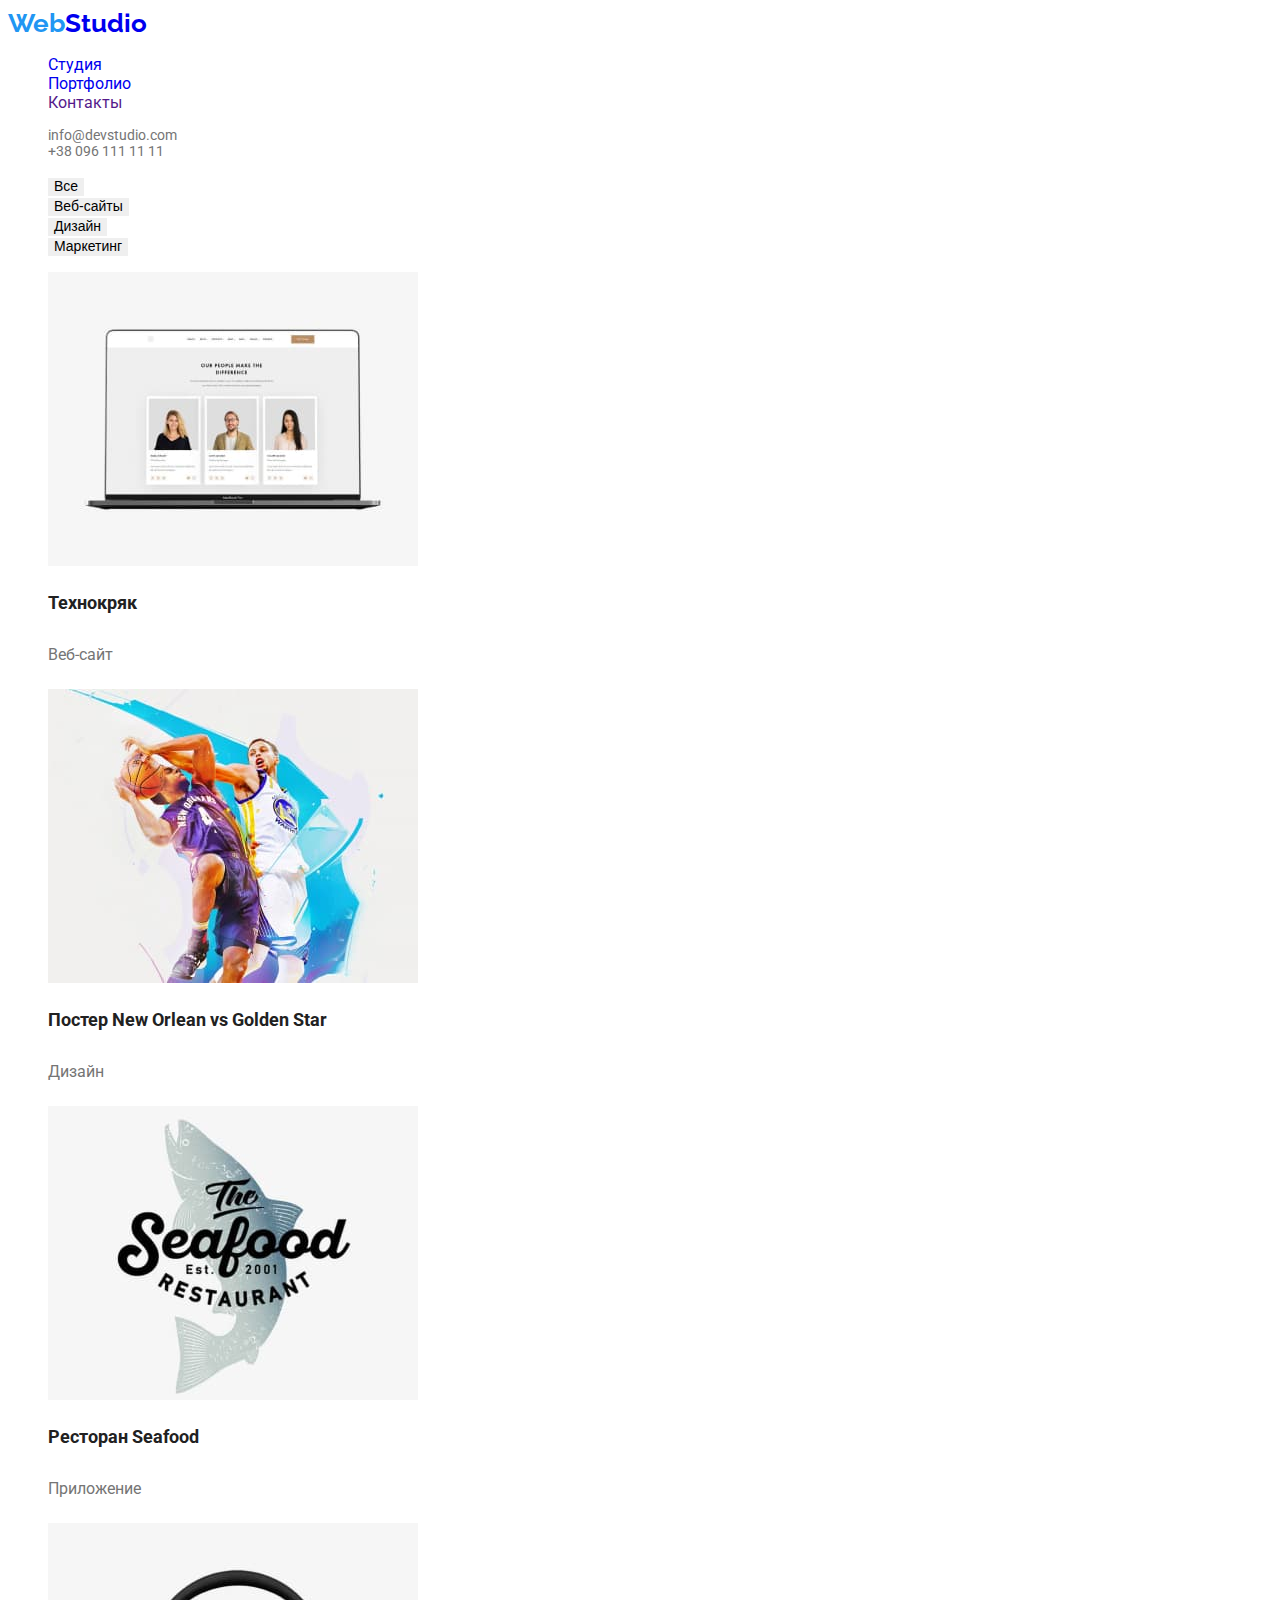
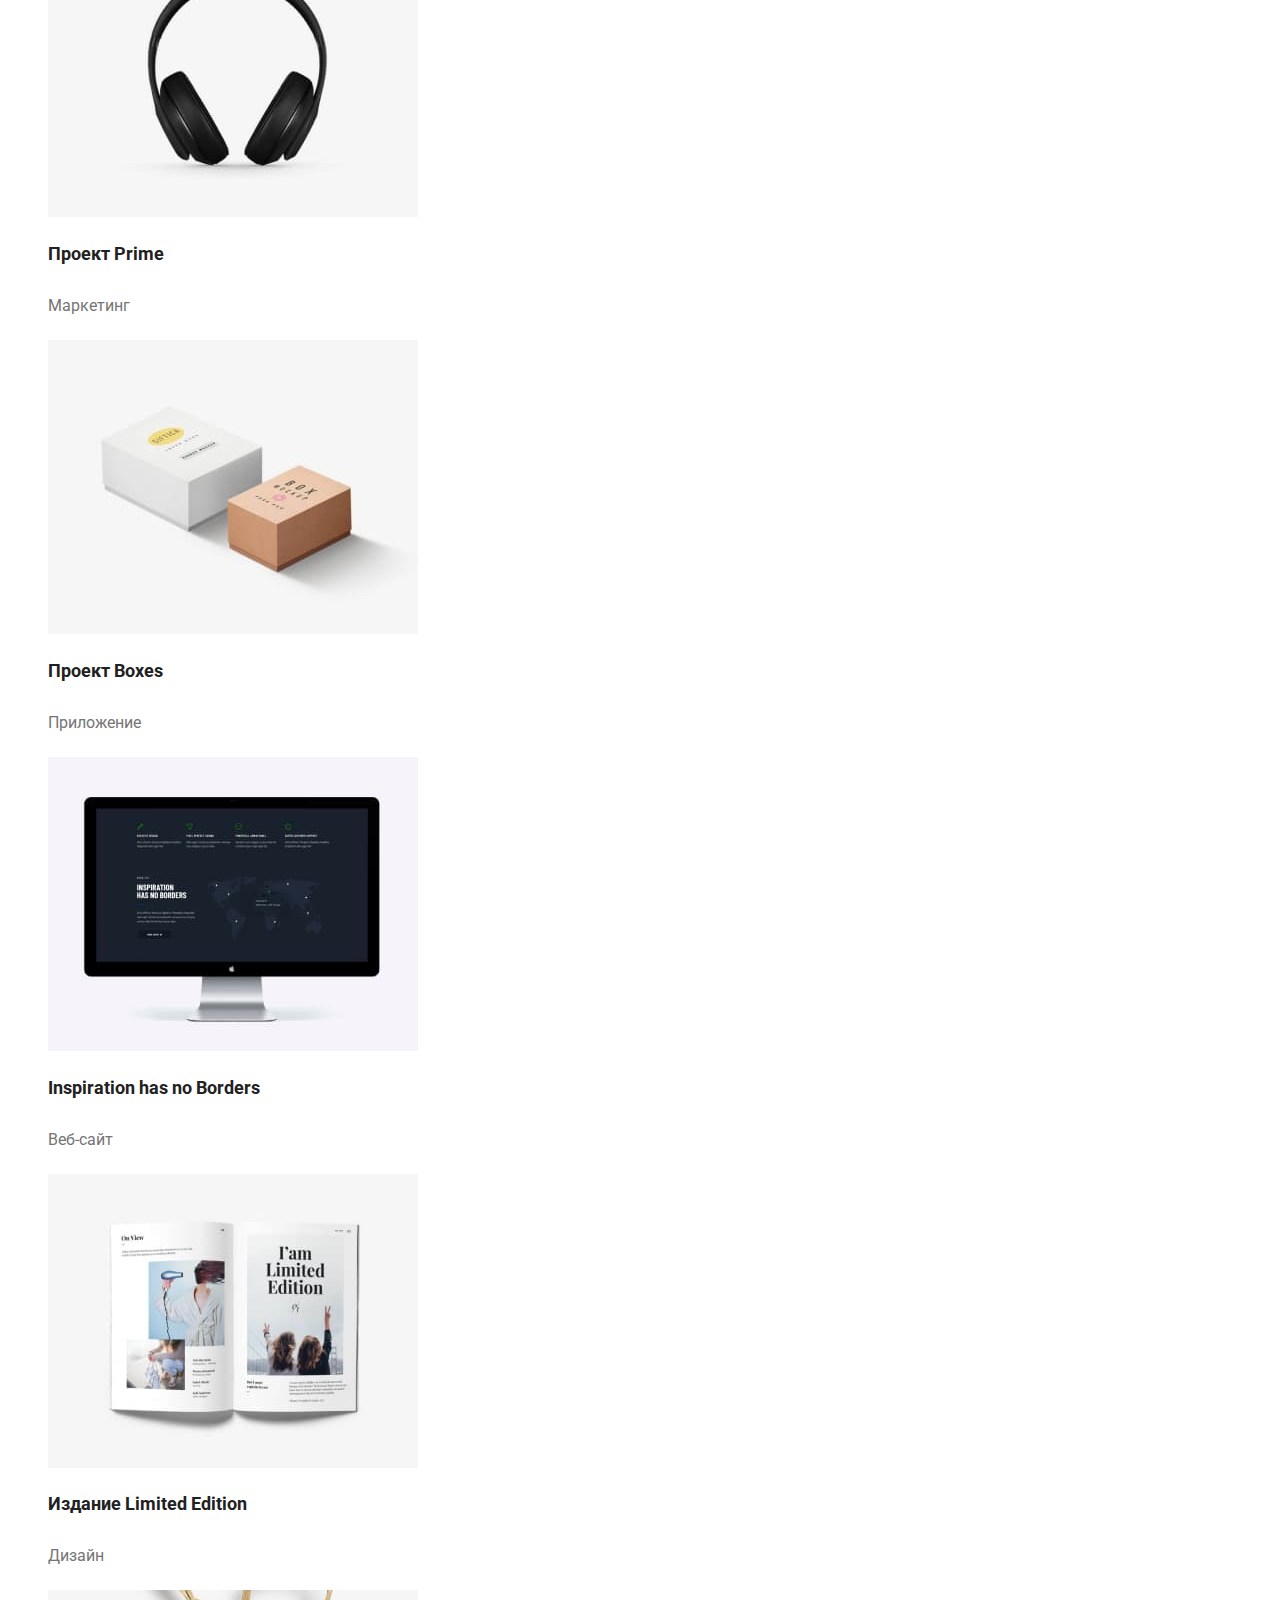
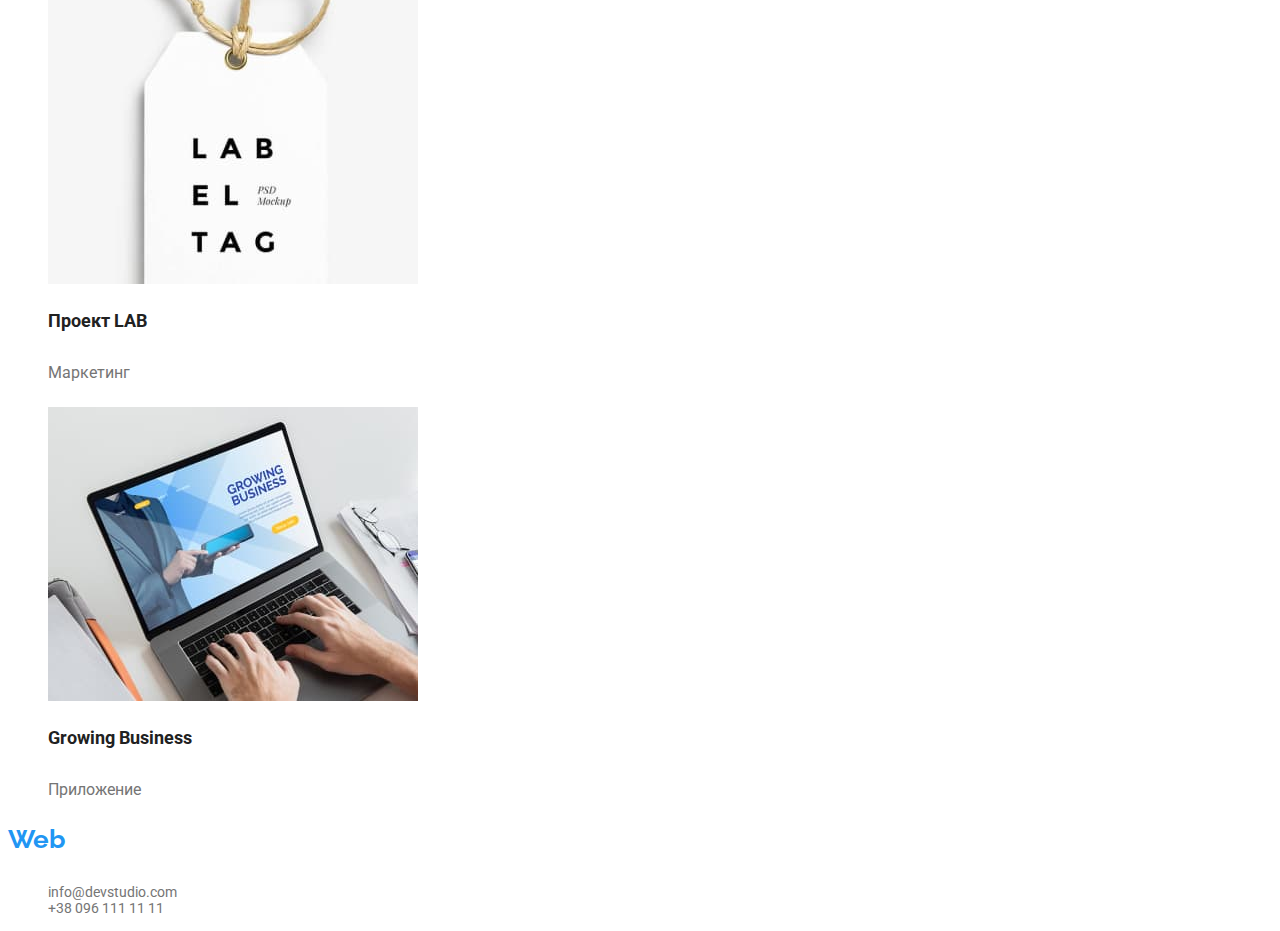
==== portfolio.html @ b8a5b0e2 "final links" ====
<!DOCTYPE html>
<html lang="ru">

<head>
    <meta charset="UTF-8" />
    <meta http-equiv="X-UA-Compatible" content="IE=edge" />
    <meta name="viewport" content="width=device-width, initial-scale=1.0" />
    <title>Портфолио</title>

    <!--Шрифты -->
<link rel="preconnect" href="https://fonts.googleapis.com">
<link rel="preconnect" href="https://fonts.gstatic.com" crossorigin>
<link href="https://fonts.googleapis.com/css2?family=Raleway:wght@700&family=Roboto:wght@400;500;700;900&display=swap" rel="stylesheet">

<!--Стили -->
<link rel="stylesheet" href="./css/styles.css" />
</head>

<body>
    <!-- спросить за хедер, что с ним делать если он везде одинаковый, может его не нужно писатьна каждой странице, а сделать один файл и ссылку на него  -->
    <header class="header">
        <nav class="header-links">
            <a href="./index.html" class="logo"><span class="logo-color">Web</span>Studio</a>
            <ul class="site-nav">
                <li><a href="./index.html" class="site-nav-link" >Студия</a></li>
                <li><a href="./portfolio.html" class="site-nav-link" >Портфолио</a></li>
                <li><a href="" class="site-nav-link" >Контакты</a></li>
            </ul>
        </nav>
            <ul class="header-contact-link">
                <li><a href="mailto:info@devstudio.com" class="e-link">info@devstudio.com</a></li>
                <li><a href="tel:+380961111111" class="ph-link">+38 096 111 11 11</a></li>
                <ul class="site-nav">
            </ul>
    </header>
    
<main>

    <section>
        <h1 hidden>Наше Портфолио</h1> 
    </section>

<!--Навигация-->
    <section class="nav">
<ul class="site-nav">
    <li><button type="button" class="site-nav-bnt">Все</button></li>
    <li><button type="button" class="site-nav-bnt">Веб-сайты</button></li>
    <li><button type="button" class="site-nav-bnt">Дизайн</button></li>
    <li><button type="button" class="site-nav-bnt">Маркетинг</button></li>
</ul>
</section>

<!--Карточки-->
<section class="feature">
<ul class="feature-list">
    <li> 
        <img src="./images/works/web_site.jpg" alt="Веб-сайт" width="370">
        <h2 class="title">Технокряк</h2>
        <p class="text">Веб-сайт</p>
    </li>
    <li> 
        <img src="./images/works/poster.jpg" alt="Постер" width="370">
        <h2 class="title">Постер New Orlean vs Golden Star</h2>
        <p class="text">Дизайн</p>
    </li>

    <li>
        <img src="./images/works/seafood_restaurant.jpg" alt="Ресторан" width="370">
        <h2 class="title">Ресторан Seafood</h2>
        <p class="text">Приложение</p>
    </li>

    <li>
        <img src="./images/works/headphones.jpg" alt="наушники" width="370">
        <h2 class="title">Проект Prime</h2>
        <p class="text">Маркетинг</p>
    </li>

    <li>
        <img src="./images/works/boxes.jpg" alt="коробки" width="370">
        <h2 class="title">Проект Boxes</h2>
        <p class="text">Приложение</p>
        </li>
        
    <li>
        <img src="./images/works/monitor.jpg" alt="монитор" width="370">
        <h2 class="title">Inspiration has no Borders</h2>
        <p class="text">Веб-сайт</p>
        </li>

    <li>
        <img src="./images/works/magazine.jpg" alt="журнал" width="370">
        <h2 class="title" >Издание Limited Edition</h2>
        <p class="text">Дизайн</p>
    </li>

        <li>
            <img src="./images/works/lab.jpg" alt="лейба" width="370">
            <h2 class="title">Проект LAB</h2>
            <p class="text">Маркетинг</p>
        </li>

        <li>
            <img src="./images/works/laptop.jpg" alt="ноутбук">
            <h2 class="title">Growing Business</h2>
            <p class="text">Приложение</p>
        </li>
        </ul>
</section>


    </main>
</body>


<footer>
    <a href="./index.html" class="logo"><span class="logo-color">Web</span><span
            class="bottom-logo-color">Studio</span></a>
    <address>
        <ul class="contact-link">
            <li><a href="https://g.page/stamp-capital?share" class="addres-link" target="_blank"
                    rel="noopener nofollow noreferrer">г. Киев,
                    пр-т Леси Украинки, 26</a></li>
            <li><a href="mailto:info@devstudio.com" class="e-link">info@devstudio.com</a></li>
            <li><a href="tel:+380961111111" class="ph-link">+38 096 111 11 11</a></li>
        </ul>
    </address>
</footer>
</html>
---- css/styles.css ----
/*Корекция дефолтных настроек линок */
.site-nav-link{
        text-decoration: none;
        font-style: normal;
    }


.e-link {
        text-decoration: none;
        font-style: normal;
    }

.ph-link {
    text-decoration: none;
    font-style: normal;
}

link:active {
    color: red;
}
/*Корекция дефолтных настроек списков */
li
{
    list-style-type: none;
}

/*Основные: цвет и текст */
body {
    font-family: 'Roboto', sans-serif;
    color: #212121;
} 

/*Header-Лого*/
.logo-color {
    color: #2196F3;
    text-decoration: none;
    font-family: Raleway;
    font-weight: 700;
    font-size: 26px;
    line-height: 1.2;
}
.logo {
    text-decoration: none;
    font-family: Raleway;
    font-weight: 700;
    font-size: 26px;
    line-height: 1.2;

}

/*Header-Навигация */
.site-nav-bnt
{
font-style: normal;
    font-weight: 500;
    font-size: 14px;
    line-height: 1.14;
}

.site-nav-bnt:hover ,
.site-nav-bnt:focus{
    color:#2196F3 ;
} 

/*Header-Контактные линки */
.contact-links .link:hover,
.contact-links .link:focus {
    color: #2196F3;
}
.header-contact-link {
    font-style: normal;
    font-weight: 400;
    font-size: 14px;
    line-height: 1.14;
    color: #757575;
}


/* Кнопки */
:root {
    --bnt-color-hover: #F5F4FA;
    --btn-color-hb:#2196F3;
    --btn-color-text: #212121;
    --text-color: #757575;
    }

/* Кнопки-Главная */
button {
    cursor: pointer;
    border: none;
}

.hero-botton {
    font-style: normal;
    font-weight: 700;
    font-size: 16px;
    line-height: 1.87;
    color:  #FFFFFF;;
    background: #2196F3;
}

.site-nav .site-nav-btn:hover,
.site-nav .site-nav-btn:focus {
    color: var(--bnt-color-hover);
    background: var(--btn-color-hb);
} 


/*Заголовки */ 
.hero-titel {
    font-style: normal;
    font-weight: 900;
    font-size: 44px;
    line-height: 1.36;
    text-transform: uppercase;
}
.about-us-title {
    font-style: normal;
    font-weight: 700;
    font-size: 36px;
    line-height:1.16;
}

/*Страница "Главная"*/

.about-us .name {
    font-style: normal;
    font-weight: 500;
    font-size: 16px;
    line-height: 1.18;
}

.about-us .text {
    font-style: normal;
    font-weight: 400;
    font-size: 14px;
    line-height: 1.14;
    color: #757575;
}

/*Страница "Портфолио"*/
.site-nav .site-nav-btn {

    font-family: inherit;
    font-weight: 500;
    font-size: 14px;
    line-height: 1.14;
    color: #212121;
    background: #F5F4FA;
}

.feature-list .title {
    font-weight: 700;
    font-size: 18px;
    line-height: 2;
}

.feature-list .text {
    font-style: normal;
    font-size: 16px;
    line-height: 2.25;
    color: #757575;
}

.benefit .title {
    font-style: normal;
    font-weight: 700;
    font-size: 14px;
    line-height: 1.14;
    text-transform: uppercase;
}

/* Текст */
.contact-link,
.benefit .text{
    font-style: normal;
    font-weight: 400;
    font-size: 14px ;
    line-height: 1.14 ;
    color: #757575;
}

/*Подвал*/
.bottom-logo-color {
    color: #ffffff;
    text-decoration: none;
    font-weight: 700;
    font-size: 26px;
    line-height: 1.2;
}
.e-link,
.ph-link  {
    font-style: normal;
    font-weight: 400;
    font-size: 14px;
    line-height: 1.14;
    color: #757575;
    }

.addres-link {
        font-style: normal;
        font-weight: 400;
        font-size: 14px;
        line-height: 1.14;
        color: #ffffff;
}
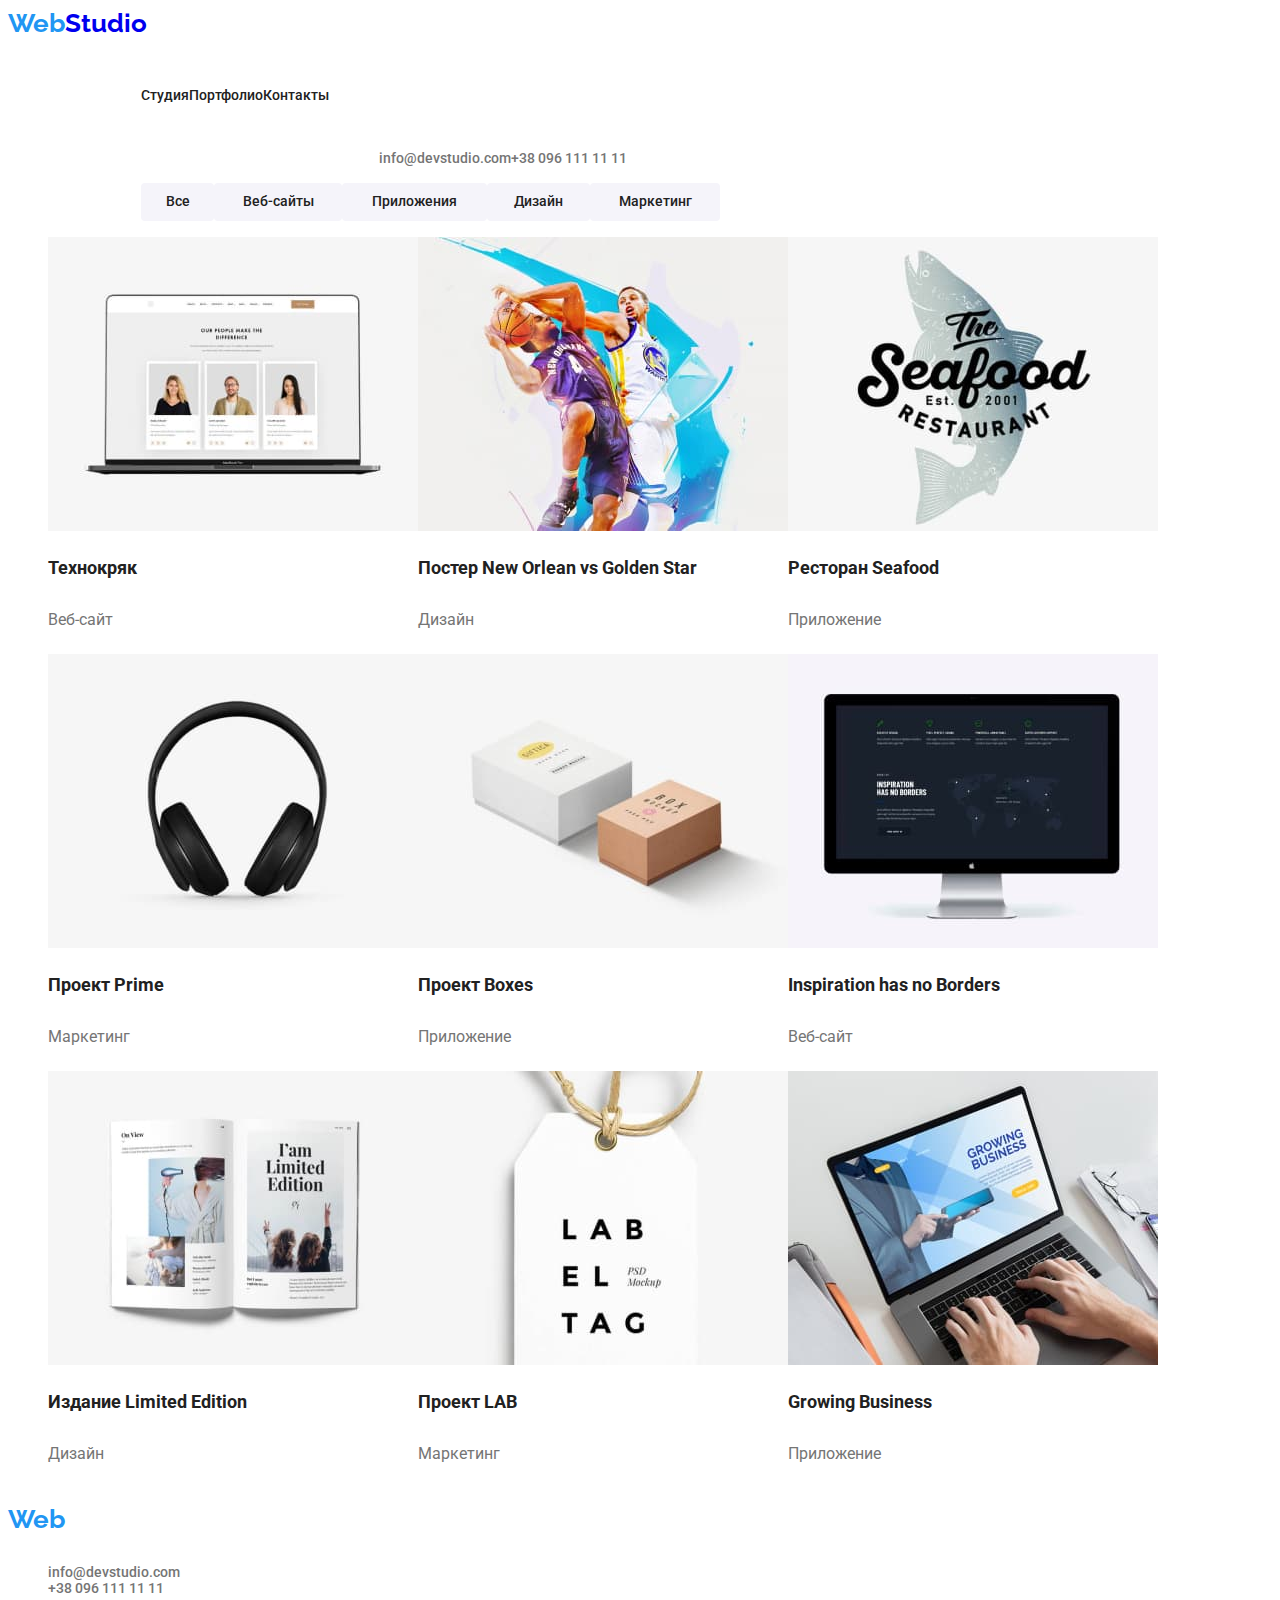
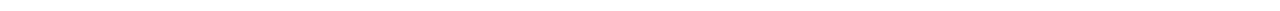
==== commit 89be5200: "hw update" ====
--- a/portfolio.html
+++ b/portfolio.html
@@ -43,10 +43,11 @@
 <!--Навигация-->
     <section class="nav">
 <ul class="site-nav">
-    <li><button type="button" class="site-nav-bnt">Все</button></li>
-    <li><button type="button" class="site-nav-bnt">Веб-сайты</button></li>
-    <li><button type="button" class="site-nav-bnt">Дизайн</button></li>
-    <li><button type="button" class="site-nav-bnt">Маркетинг</button></li>
+    <li><button type="button" class="site-all-bnt">Все</button></li>
+    <li><button type="button" class="site-web-bnt">Веб-сайты</button></li>
+    <li><button type="button" class="site-app-bnt">Приложения</button></li>
+    <li><button type="button" class="site-dzn-bnt">Дизайн</button></li>
+    <li><button type="button" class="site-mrc-bnt">Маркетинг</button></li>
 </ul>
 </section>
 
--- a/css/styles.css
+++ b/css/styles.css
@@ -1,26 +1,116 @@
+/*Header-Лого*/
+.logo-color {
+    color: #2196F3;
+    text-decoration: none;
+    font-family: Raleway;
+    font-weight: 700;
+    font-size: 26px;
+    line-height: 1.2;
+}
+
+.logo {
+    text-decoration: none;
+    font-family: Raleway;
+    font-weight: 700;
+    font-size: 26px;
+    line-height: 1.2;
+
+}
+
+.contact-links:visited {
+    text-decoration: none;
+
+}
+
+
+/*Header-Контактные линки */
+.header-contact-link {
+    display: flex;
+    margin-left: 331px;
+
+    color: #757575;
+
+font-style: normal;
+font-weight: 500;
+font-size: 14px;
+line-height: 1.14;
+}
+
+.header-contact-link .item {
+    margin-right: 50px;
+}
+
+.header-contact-link .item:last-child {
+    margin-right: 0;
+}
+
+.header-contact-link .e-link:hover,
+.header-contact-link .ph-link:focus {
+    color: #2196F3;
+}
+
+/*Утилиты*/
+.e-link {
+    text-decoration: none;
+    font-style: normal;
+}
+
+.ph-link {
+    text-decoration: none;
+    font-style: normal;
+}
+
+
 /*Корекция дефолтных настроек линок */
-.site-nav-link{
-        text-decoration: none;
-        font-style: normal;
-    }
-
-
-.e-link {
-        text-decoration: none;
-        font-style: normal;
-    }
-
-.ph-link {
-    text-decoration: none;
-    font-style: normal;
-}
-
-link:active {
-    color: red;
-}
+.contact-links {
+    display: flex;
+    align-items: center;
+}
+.contact-links:visited,
+.site-nav-link:visited {
+    text-decora: none;
+
+}
+
+/*Header-Навигация */
+
+
+.site-nav-link {
+    display: block;
+    padding-top: 32px;
+    padding-bottom: 32px;
+
+    text-decoration: none;
+
+    color: #212121; 
+
+    font-style: normal;
+    font-weight: 500;
+    font-size: 14px;
+    line-height: 1, 14;
+
+}
+
+.site-nav-link:hover,
+.site-nav-link:focus {
+    color: #2196F3;
+}
+
+.site-nav {
+    display: flex;
+    margin-left: 93px;
+}
+
+.site-nav .item {
+    margin-right: 50px;
+}
+
+.site-nav .item:last-child {
+    margin-right: 0;
+}
+
 /*Корекция дефолтных настроек списков */
-li
-{
+li {
     list-style-type: none;
 }
 
@@ -28,61 +118,18 @@
 body {
     font-family: 'Roboto', sans-serif;
     color: #212121;
-} 
-
-/*Header-Лого*/
-.logo-color {
-    color: #2196F3;
-    text-decoration: none;
-    font-family: Raleway;
-    font-weight: 700;
-    font-size: 26px;
-    line-height: 1.2;
-}
-.logo {
-    text-decoration: none;
-    font-family: Raleway;
-    font-weight: 700;
-    font-size: 26px;
-    line-height: 1.2;
-
-}
-
-/*Header-Навигация */
-.site-nav-bnt
-{
-font-style: normal;
-    font-weight: 500;
-    font-size: 14px;
-    line-height: 1.14;
-}
-
-.site-nav-bnt:hover ,
-.site-nav-bnt:focus{
-    color:#2196F3 ;
-} 
-
-/*Header-Контактные линки */
-.contact-links .link:hover,
-.contact-links .link:focus {
-    color: #2196F3;
-}
-.header-contact-link {
-    font-style: normal;
-    font-weight: 400;
-    font-size: 14px;
-    line-height: 1.14;
-    color: #757575;
-}
+}
+
+
 
 
 /* Кнопки */
 :root {
     --bnt-color-hover: #F5F4FA;
-    --btn-color-hb:#2196F3;
+    --btn-color-hb: #2196F3;
     --btn-color-text: #212121;
     --text-color: #757575;
-    }
+}
 
 /* Кнопки-Главная */
 button {
@@ -91,37 +138,176 @@
 }
 
 .hero-botton {
+    width: 200px;
+    height: 50px;
+
+    background: #2196F3;
+    box-shadow: 0px 4px 4px rgba(0, 0, 0, 0.15);
+    border-radius: 4px;
+
+    font-family: 'Roboto';
     font-style: normal;
     font-weight: 700;
     font-size: 16px;
     line-height: 1.87;
-    color:  #FFFFFF;;
-    background: #2196F3;
-}
-
-.site-nav .site-nav-btn:hover,
-.site-nav .site-nav-btn:focus {
+    color: #FFFFFF;
+}
+
+
+/* Кнопки-Портфолио */
+.site-all-bnt {
+    width: 73px;
+    height: 38px;
+
+   
+    border-radius: 4px;
+
+    font-family: 'Roboto';
+    font-weight: 500;
+    font-size: 14px;
+    line-height: 1.14;
+    color: #212121;
+    background: #F5F4FA;
+}
+
+.site-all-bnt:hover,
+.site-all-bnt:focus {
     color: var(--bnt-color-hover);
     background: var(--btn-color-hb);
-} 
-
-
-/*Заголовки */ 
+}
+
+.site-web-bnt {
+width: 128px;
+height: 38px;
+
+
+    border-radius: 4px;
+
+    font-family: 'Roboto';
+    font-weight: 500;
+    font-size: 14px;
+    line-height: 1.14;
+    color: #212121;
+    background: #F5F4FA;
+}
+
+.site-web-bnt:hover,
+.site-web-bnt:focus {
+    color: var(--bnt-color-hover);
+    background: var(--btn-color-hb);
+}
+.site-app-bnt {
+width: 145px;
+    height: 38px;
+
+
+    border-radius: 4px;
+
+    font-family: 'Roboto';
+    font-weight: 500;
+    font-size: 14px;
+    line-height: 1.14;
+    color: #212121;
+    background: #F5F4FA;
+}
+
+.site-app-bnt:hover,
+.site-app-bnt:focus {
+    color: var(--bnt-color-hover);
+    background: var(--btn-color-hb);
+}
+
+.site-dzn-bnt {
+width: 103px;
+height: 38px;
+
+
+    border-radius: 4px;
+
+    font-family: 'Roboto';
+    font-weight: 500;
+    font-size: 14px;
+    line-height: 1.14;
+    color: #212121;
+    background: #F5F4FA;
+}
+
+.site-dzn-bnt:hover,
+.site-dzn-bnt:focus {
+    color: var(--bnt-color-hover);
+    background: var(--btn-color-hb);
+}
+
+.site-mrc-bnt {
+width: 130px;
+    height: 38px;
+
+
+    border-radius: 4px;
+
+    font-family: 'Roboto';
+    font-weight: 500;
+    font-size: 14px;
+    line-height: 1.14;
+    color: #212121;
+    background: #F5F4FA;
+}
+
+.site-mrc-bnt:hover,
+.site-mrc-bnt:focus {
+    color: var(--bnt-color-hover);
+    background: var(--btn-color-hb);
+}
+/*Заголовки */
+.hero-block {
+    text-align: center;
+}
+
+.hero {
+    padding-top: 200px;
+    padding-bottom: 200px;
+}
+
 .hero-titel {
     font-style: normal;
     font-weight: 900;
     font-size: 44px;
     line-height: 1.36;
     text-transform: uppercase;
-}
-.about-us-title {
-    font-style: normal;
-    font-weight: 700;
-    font-size: 36px;
-    line-height:1.16;
-}
+
+    margin-left: auto;
+    margin-right: auto;
+}
+
 
 /*Страница "Главная"*/
+
+.benefit-block>.benefit {
+    display: flex;
+    flex-wrap: wrap;
+}
+
+.benefit .item {
+    display: flex;
+    flex-wrap: wrap;
+    flex-basis: calc(100% / 4);
+}
+
+
+.about-us-block>.our-work {
+    display: flex;
+    flex-wrap: wrap;
+}
+
+.our-work>.work-list {
+    display: flex;
+    flex-basis: calc(100% / 3);
+}
+
+.about-us-block>.about-us-list {
+    display: flex;
+    flex-wrap: wrap;
+}
 
 .about-us .name {
     font-style: normal;
@@ -138,16 +324,24 @@
     color: #757575;
 }
 
+.conteiner>.about-us-title {
+    text-align: center;
+}
+
+.about-us-title {
+    text-align: center;
+    font-style: normal;
+    font-weight: 700;
+    font-size: 36px;
+    line-height: 1.16;
+}
+
+.about-us-list>.list {}
+
+
+
 /*Страница "Портфолио"*/
-.site-nav .site-nav-btn {
-
-    font-family: inherit;
-    font-weight: 500;
-    font-size: 14px;
-    line-height: 1.14;
-    color: #212121;
-    background: #F5F4FA;
-}
+
 
 .feature-list .title {
     font-weight: 700;
@@ -170,13 +364,35 @@
     text-transform: uppercase;
 }
 
+.comteiner {
+    width: ;
+    padding-left: ;
+    padding-right: ;
+
+    margin-left: ;
+    margin-right: ;
+    background-color: ;
+}
+
+.feature-list {
+    display: flex;
+    flex-wrap: wrap;
+
+}
+
+.feature-list>.item {
+    margin-left: 215px;
+    margin-top: 262px;
+    flex-basis: calc(100% / 3);
+}
+
 /* Текст */
 .contact-link,
-.benefit .text{
+.benefit .text {
     font-style: normal;
     font-weight: 400;
-    font-size: 14px ;
-    line-height: 1.14 ;
+    font-size: 14px;
+    line-height: 1.14;
     color: #757575;
 }
 
@@ -188,19 +404,20 @@
     font-size: 26px;
     line-height: 1.2;
 }
+
 .e-link,
-.ph-link  {
+.ph-link {
+    font-style: normal;
+    font-weight: 500;
+    font-size: 14px;
+    line-height: 1.14;
+    color: #757575;
+}
+
+.addres-link {
     font-style: normal;
     font-weight: 400;
     font-size: 14px;
     line-height: 1.14;
-    color: #757575;
-    }
-
-.addres-link {
-        font-style: normal;
-        font-weight: 400;
-        font-size: 14px;
-        line-height: 1.14;
-        color: #ffffff;
+    color: #ffffff;
 }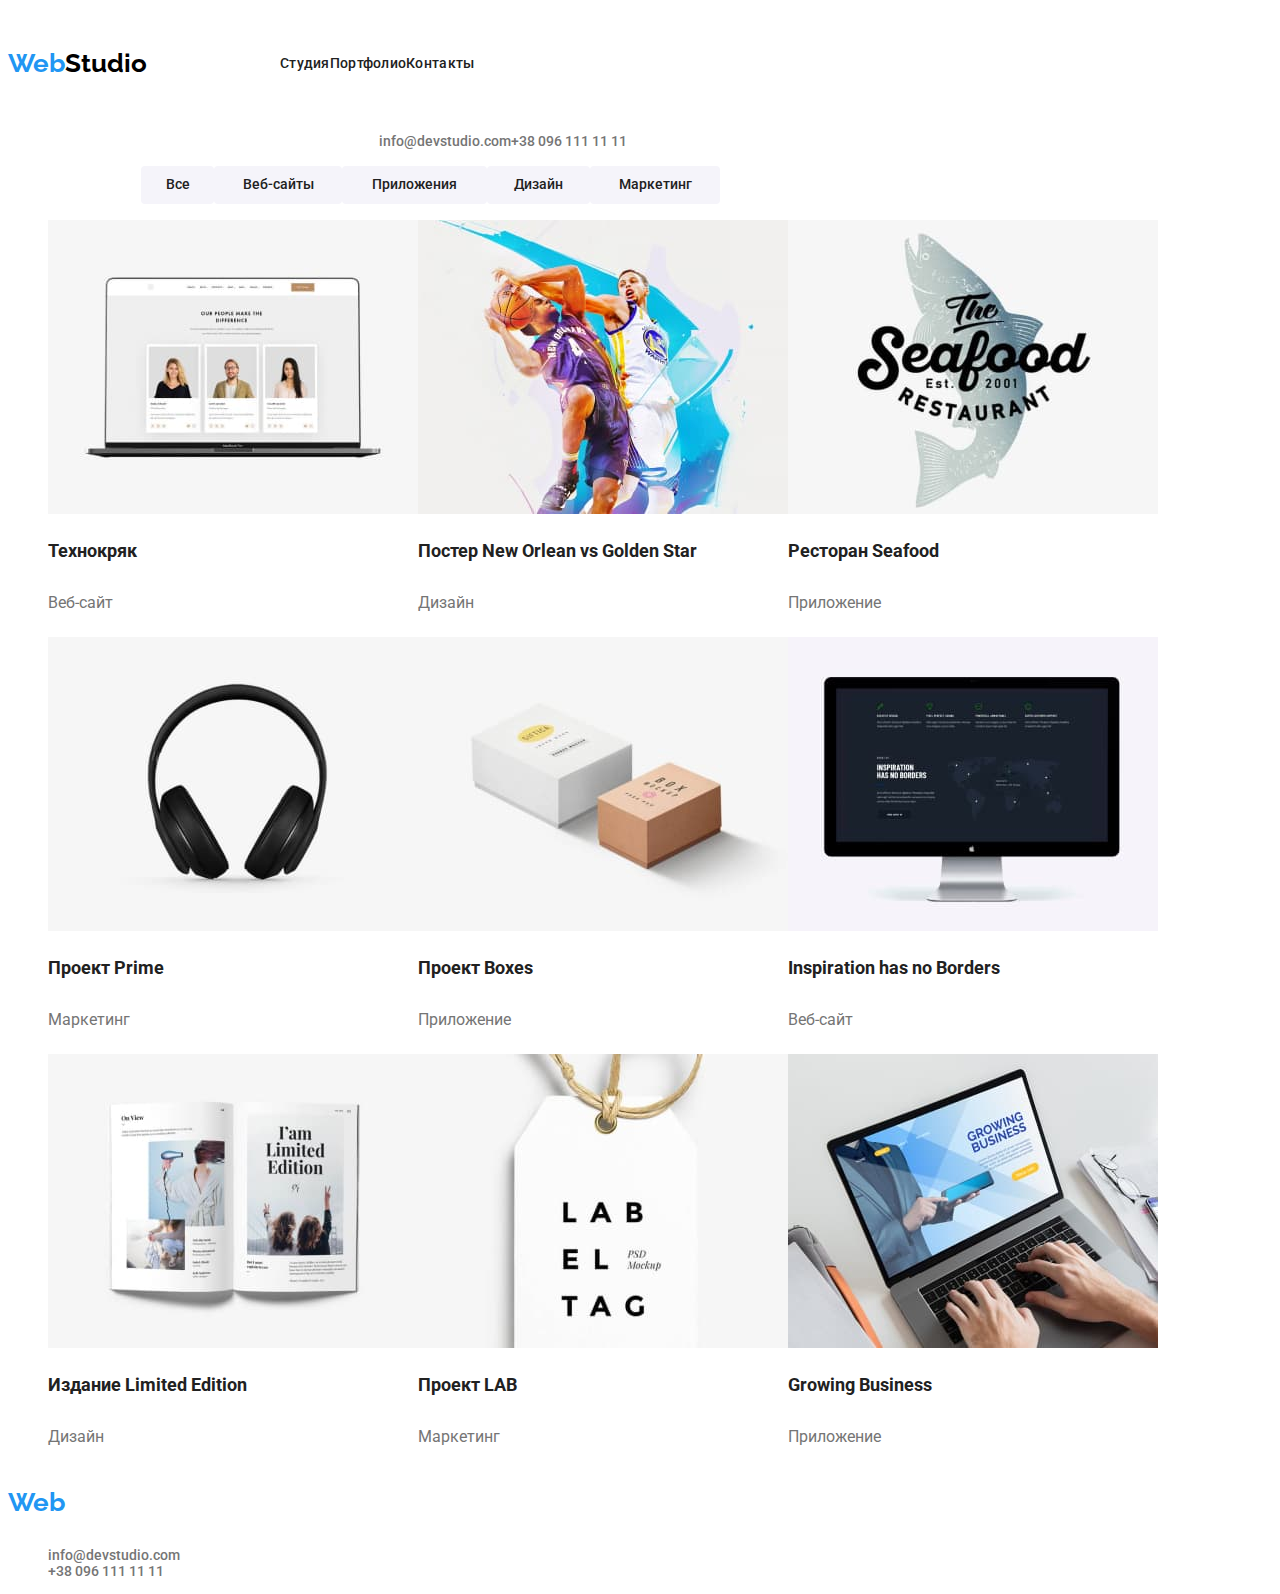
==== commit ac14247f: "finish" ====
--- a/portfolio.html
+++ b/portfolio.html
@@ -19,7 +19,7 @@
 <body>
     <!-- спросить за хедер, что с ним делать если он везде одинаковый, может его не нужно писатьна каждой странице, а сделать один файл и ссылку на него  -->
     <header class="header">
-        <nav class="header-links">
+        <nav class="contact-links">
             <a href="./index.html" class="logo"><span class="logo-color">Web</span>Studio</a>
             <ul class="site-nav">
                 <li><a href="./index.html" class="site-nav-link" >Студия</a></li>
--- a/css/styles.css
+++ b/css/styles.css
@@ -14,11 +14,7 @@
     font-weight: 700;
     font-size: 26px;
     line-height: 1.2;
-
-}
-
-.contact-links:visited {
-    text-decoration: none;
+    color: #000000;
 
 }
 
@@ -87,7 +83,8 @@
     font-style: normal;
     font-weight: 500;
     font-size: 14px;
-    line-height: 1, 14;
+    line-height: 1.14;
+    letter-spacing: 0.02em;
 
 }
 
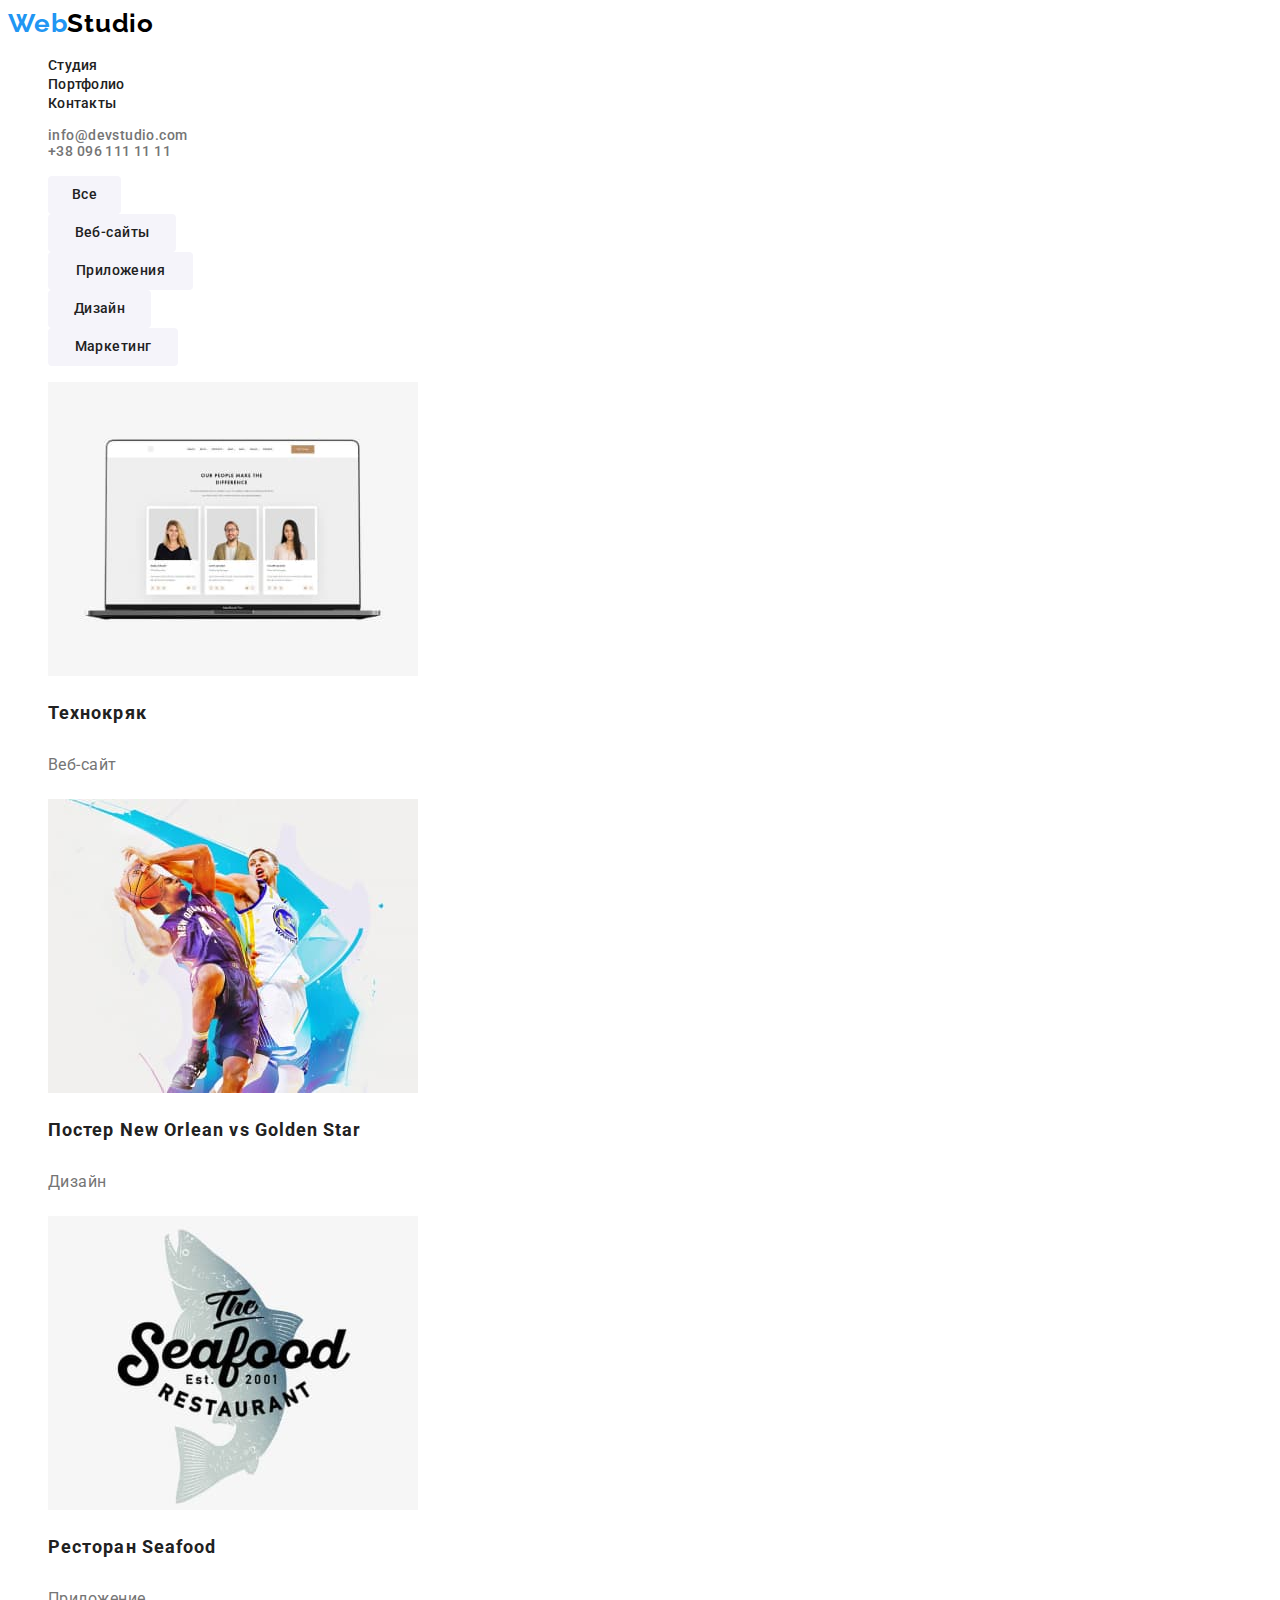
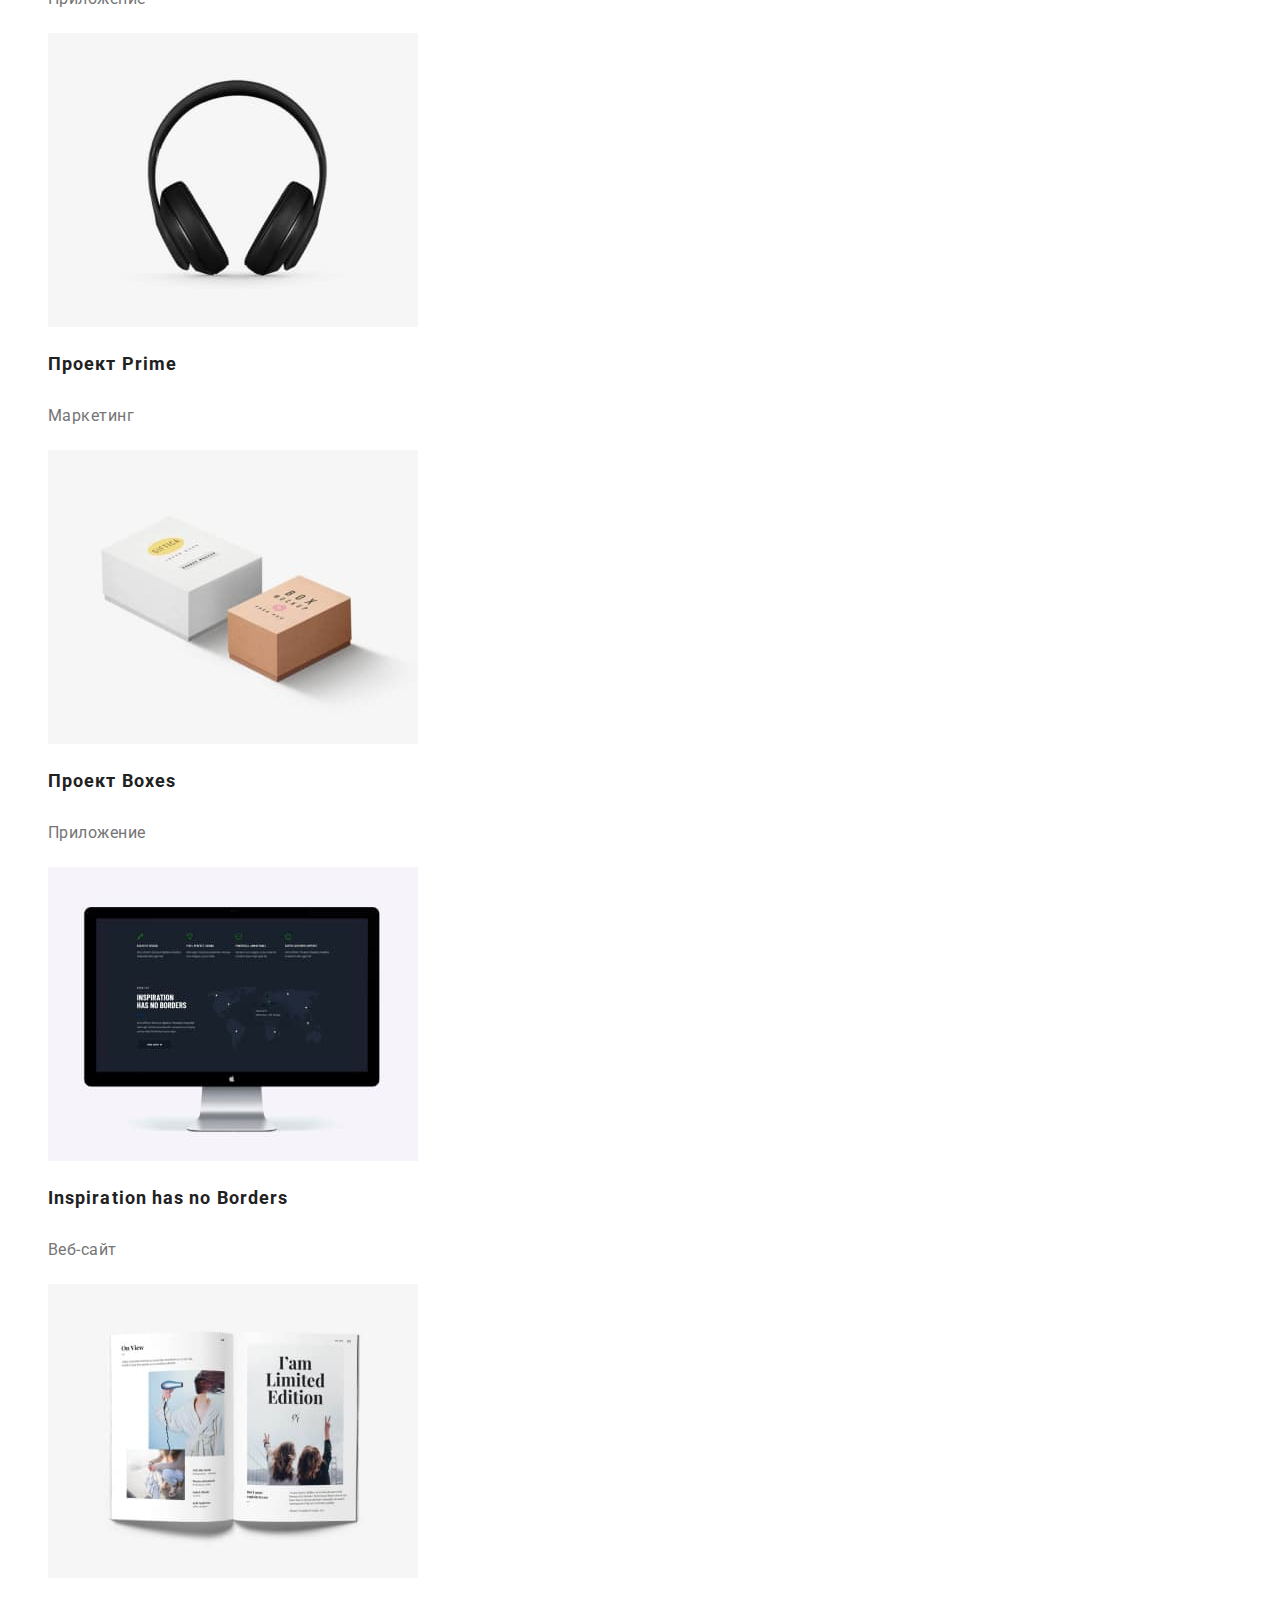
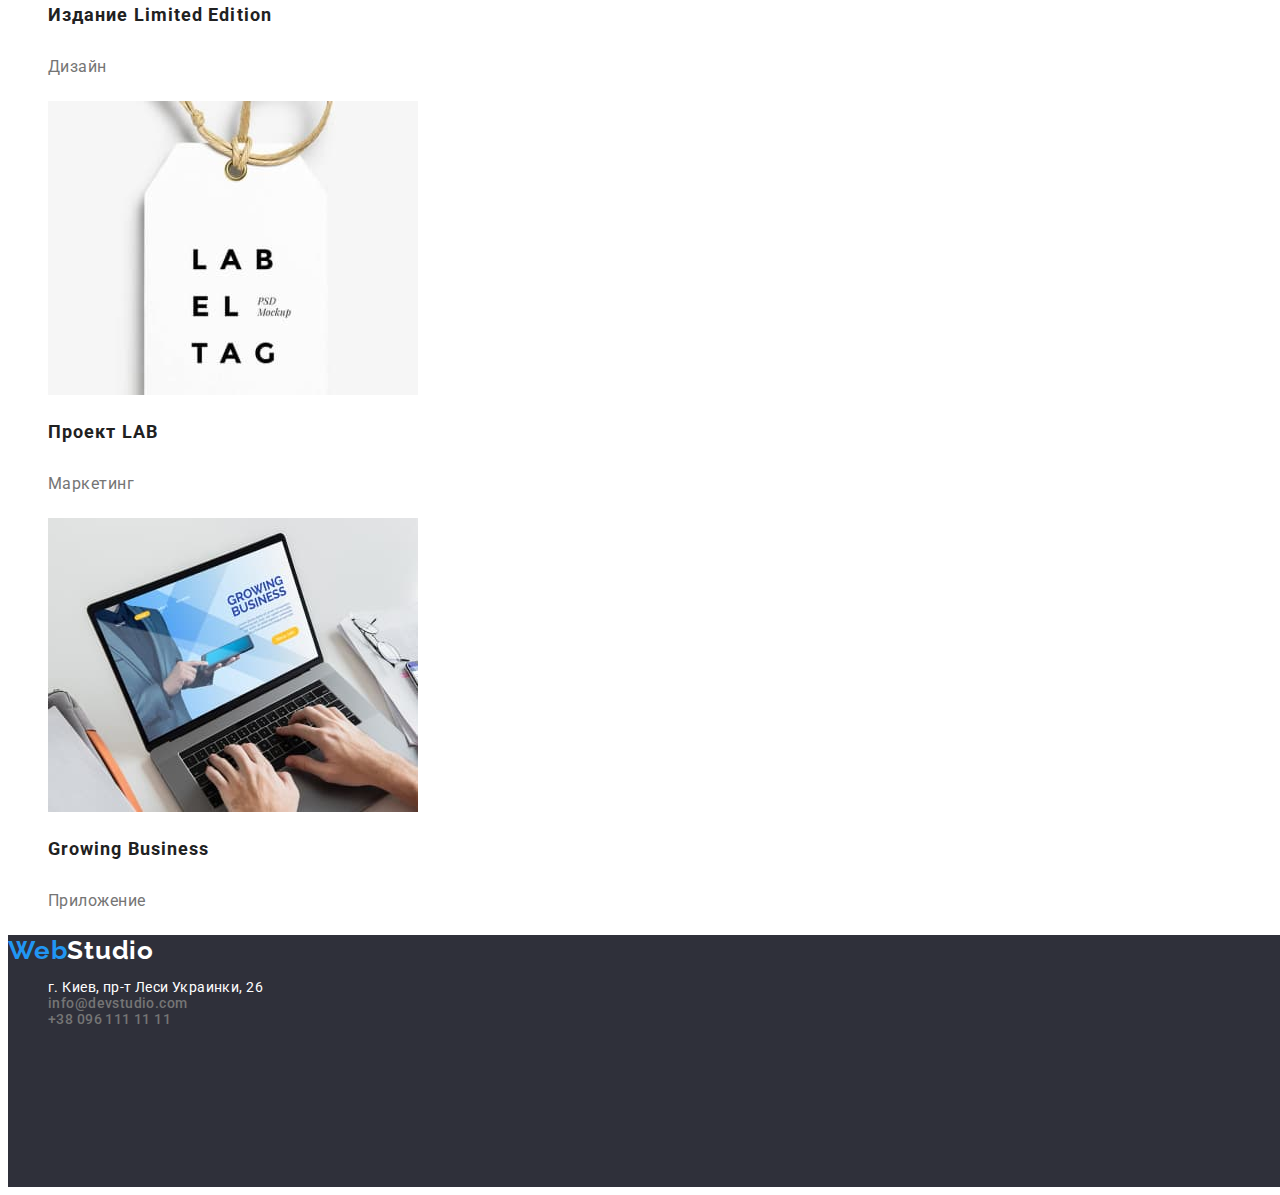
==== commit b3d14fe6: "last update" ====
--- a/portfolio.html
+++ b/portfolio.html
@@ -30,7 +30,6 @@
             <ul class="header-contact-link">
                 <li><a href="mailto:info@devstudio.com" class="e-link">info@devstudio.com</a></li>
                 <li><a href="tel:+380961111111" class="ph-link">+38 096 111 11 11</a></li>
-                <ul class="site-nav">
             </ul>
     </header>
     
@@ -38,10 +37,10 @@
 
     <section>
         <h1 hidden>Наше Портфолио</h1> 
-    </section>
+    
 
 <!--Навигация-->
-    <section class="nav">
+    
 <ul class="site-nav">
     <li><button type="button" class="site-all-bnt">Все</button></li>
     <li><button type="button" class="site-web-bnt">Веб-сайты</button></li>
@@ -49,10 +48,10 @@
     <li><button type="button" class="site-dzn-bnt">Дизайн</button></li>
     <li><button type="button" class="site-mrc-bnt">Маркетинг</button></li>
 </ul>
-</section>
+
 
 <!--Карточки-->
-<section class="feature">
+
 <ul class="feature-list">
     <li> 
         <img src="./images/works/web_site.jpg" alt="Веб-сайт" width="370">
@@ -115,16 +114,18 @@
 
 
 <footer>
-    <a href="./index.html" class="logo"><span class="logo-color">Web</span><span
-            class="bottom-logo-color">Studio</span></a>
-    <address>
-        <ul class="contact-link">
-            <li><a href="https://g.page/stamp-capital?share" class="addres-link" target="_blank"
-                    rel="noopener nofollow noreferrer">г. Киев,
-                    пр-т Леси Украинки, 26</a></li>
-            <li><a href="mailto:info@devstudio.com" class="e-link">info@devstudio.com</a></li>
-            <li><a href="tel:+380961111111" class="ph-link">+38 096 111 11 11</a></li>
-        </ul>
-    </address>
+    <div class="footer">
+        <a href="./index.html" class="logo"><span class="logo-color">Web</span><span
+                class="bottom-logo-color">Studio</span></a>
+        <address>
+            <ul class="contact-link">
+                <li><a href="https://g.page/stamp-capital?share" class="addres-link" target="_blank"
+                        rel="noopener nofollow noreferrer">г. Киев,
+                        пр-т Леси Украинки, 26</a></li>
+                <li><a href="mailto:info@devstudio.com" class="e-link">info@devstudio.com</a></li>
+                <li><a href="tel:+380961111111" class="ph-link">+38 096 111 11 11</a></li>
+            </ul>
+        </address>
+    </div>
 </footer>
 </html>--- a/css/styles.css
+++ b/css/styles.css
@@ -6,6 +6,7 @@
     font-weight: 700;
     font-size: 26px;
     line-height: 1.2;
+    letter-spacing: 0.03em;
 }
 
 .logo {
@@ -14,6 +15,7 @@
     font-weight: 700;
     font-size: 26px;
     line-height: 1.2;
+    letter-spacing: 0.03em;
     color: #000000;
 
 }
@@ -21,8 +23,7 @@
 
 /*Header-Контактные линки */
 .header-contact-link {
-    display: flex;
-    margin-left: 331px;
+
 
     color: #757575;
 
@@ -30,17 +31,23 @@
 font-weight: 500;
 font-size: 14px;
 line-height: 1.14;
-}
-
+letter-spacing: 0.02em;
+}
+/*
 .header-contact-link .item {
     margin-right: 50px;
 }
 
 .header-contact-link .item:last-child {
     margin-right: 0;
-}
+}*/
 
 .header-contact-link .e-link:hover,
+.header-contact-link .e-link:focus {
+    color: #2196F3;
+}
+
+.header-contact-link .ph-link:hover,
 .header-contact-link .ph-link:focus {
     color: #2196F3;
 }
@@ -58,33 +65,22 @@
 
 
 /*Корекция дефолтных настроек линок */
-.contact-links {
-    display: flex;
-    align-items: center;
-}
-.contact-links:visited,
-.site-nav-link:visited {
-    text-decora: none;
-
-}
+
 
 /*Header-Навигация */
 
 
 .site-nav-link {
-    display: block;
-    padding-top: 32px;
-    padding-bottom: 32px;
-
-    text-decoration: none;
-
-    color: #212121; 
-
-    font-style: normal;
+
+
+
+    text-decoration: none;
+
     font-weight: 500;
     font-size: 14px;
     line-height: 1.14;
     letter-spacing: 0.02em;
+    color: #212121;
 
 }
 
@@ -93,18 +89,6 @@
     color: #2196F3;
 }
 
-.site-nav {
-    display: flex;
-    margin-left: 93px;
-}
-
-.site-nav .item {
-    margin-right: 50px;
-}
-
-.site-nav .item:last-child {
-    margin-right: 0;
-}
 
 /*Корекция дефолтных настроек списков */
 li {
@@ -147,6 +131,7 @@
     font-weight: 700;
     font-size: 16px;
     line-height: 1.87;
+    letter-spacing: 0.06em;
     color: #FFFFFF;
 }
 
@@ -163,6 +148,7 @@
     font-weight: 500;
     font-size: 14px;
     line-height: 1.14;
+    letter-spacing: 0.03em;
     color: #212121;
     background: #F5F4FA;
 }
@@ -184,6 +170,7 @@
     font-weight: 500;
     font-size: 14px;
     line-height: 1.14;
+    letter-spacing: 0.03em;
     color: #212121;
     background: #F5F4FA;
 }
@@ -204,6 +191,7 @@
     font-weight: 500;
     font-size: 14px;
     line-height: 1.14;
+        letter-spacing: 0.03em;
     color: #212121;
     background: #F5F4FA;
 }
@@ -225,6 +213,7 @@
     font-weight: 500;
     font-size: 14px;
     line-height: 1.14;
+        letter-spacing: 0.03em;
     color: #212121;
     background: #F5F4FA;
 }
@@ -246,6 +235,7 @@
     font-weight: 500;
     font-size: 14px;
     line-height: 1.14;
+        letter-spacing: 0.03em;
     color: #212121;
     background: #F5F4FA;
 }
@@ -258,59 +248,35 @@
 /*Заголовки */
 .hero-block {
     text-align: center;
-}
-
-.hero {
-    padding-top: 200px;
-    padding-bottom: 200px;
-}
+    background-color: #2F303A;
+        }
+
+
+
 
 .hero-titel {
     font-style: normal;
     font-weight: 900;
     font-size: 44px;
     line-height: 1.36;
+    letter-spacing: 0.06em;
     text-transform: uppercase;
-
-    margin-left: auto;
-    margin-right: auto;
+    color: #FFFFFF;
+
+
 }
 
 
 /*Страница "Главная"*/
 
-.benefit-block>.benefit {
-    display: flex;
-    flex-wrap: wrap;
-}
-
-.benefit .item {
-    display: flex;
-    flex-wrap: wrap;
-    flex-basis: calc(100% / 4);
-}
-
-
-.about-us-block>.our-work {
-    display: flex;
-    flex-wrap: wrap;
-}
-
-.our-work>.work-list {
-    display: flex;
-    flex-basis: calc(100% / 3);
-}
-
-.about-us-block>.about-us-list {
-    display: flex;
-    flex-wrap: wrap;
-}
+
 
 .about-us .name {
     font-style: normal;
     font-weight: 500;
     font-size: 16px;
     line-height: 1.18;
+    letter-spacing: 0.03em;
 }
 
 .about-us .text {
@@ -318,7 +284,9 @@
     font-weight: 400;
     font-size: 14px;
     line-height: 1.14;
+    letter-spacing: 0.03em;
     color: #757575;
+    
 }
 
 .conteiner>.about-us-title {
@@ -331,6 +299,7 @@
     font-weight: 700;
     font-size: 36px;
     line-height: 1.16;
+    letter-spacing: 0.03em;
 }
 
 .about-us-list>.list {}
@@ -344,12 +313,14 @@
     font-weight: 700;
     font-size: 18px;
     line-height: 2;
+    letter-spacing: 0.06em;
 }
 
 .feature-list .text {
     font-style: normal;
     font-size: 16px;
     line-height: 2.25;
+    letter-spacing: 0.03em;
     color: #757575;
 }
 
@@ -358,6 +329,7 @@
     font-weight: 700;
     font-size: 14px;
     line-height: 1.14;
+    letter-spacing: 0.03em;
     text-transform: uppercase;
 }
 
@@ -371,17 +343,7 @@
     background-color: ;
 }
 
-.feature-list {
-    display: flex;
-    flex-wrap: wrap;
-
-}
-
-.feature-list>.item {
-    margin-left: 215px;
-    margin-top: 262px;
-    flex-basis: calc(100% / 3);
-}
+
 
 /* Текст */
 .contact-link,
@@ -390,6 +352,7 @@
     font-weight: 400;
     font-size: 14px;
     line-height: 1.14;
+    letter-spacing: 0.03em;
     color: #757575;
 }
 
@@ -400,6 +363,7 @@
     font-weight: 700;
     font-size: 26px;
     line-height: 1.2;
+    letter-spacing: 0.03em;
 }
 
 .e-link,
@@ -408,13 +372,43 @@
     font-weight: 500;
     font-size: 14px;
     line-height: 1.14;
+    letter-spacing: 0.03em;
     color: #757575;
+
+
+}
+
+.contact-link .e-link:hover,
+.contact-link .e-link:focus {
+    color: #2196F3;
+}
+
+.contact-link .ph-link:hover,
+.contact-link .ph-link:focus {
+    color: #2196F3;
+}
+
+.contact-link .addres-link:hover,
+.contact-link .addres-link:focus {
+    color: #2196F3;
 }
 
 .addres-link {
+    text-decoration: none;
     font-style: normal;
     font-weight: 400;
     font-size: 14px;
     line-height: 1.14;
     color: #ffffff;
+
+
+    /*padding-bottom: 60px; /*дописать что нижнее тоже 9 для второго но для последнего 60*/
+}
+
+.footer {
+    background: #2F303A;
+    width: 1600px;
+    height: 252px;
+    left: 0px;
+    top: 1628px;
 }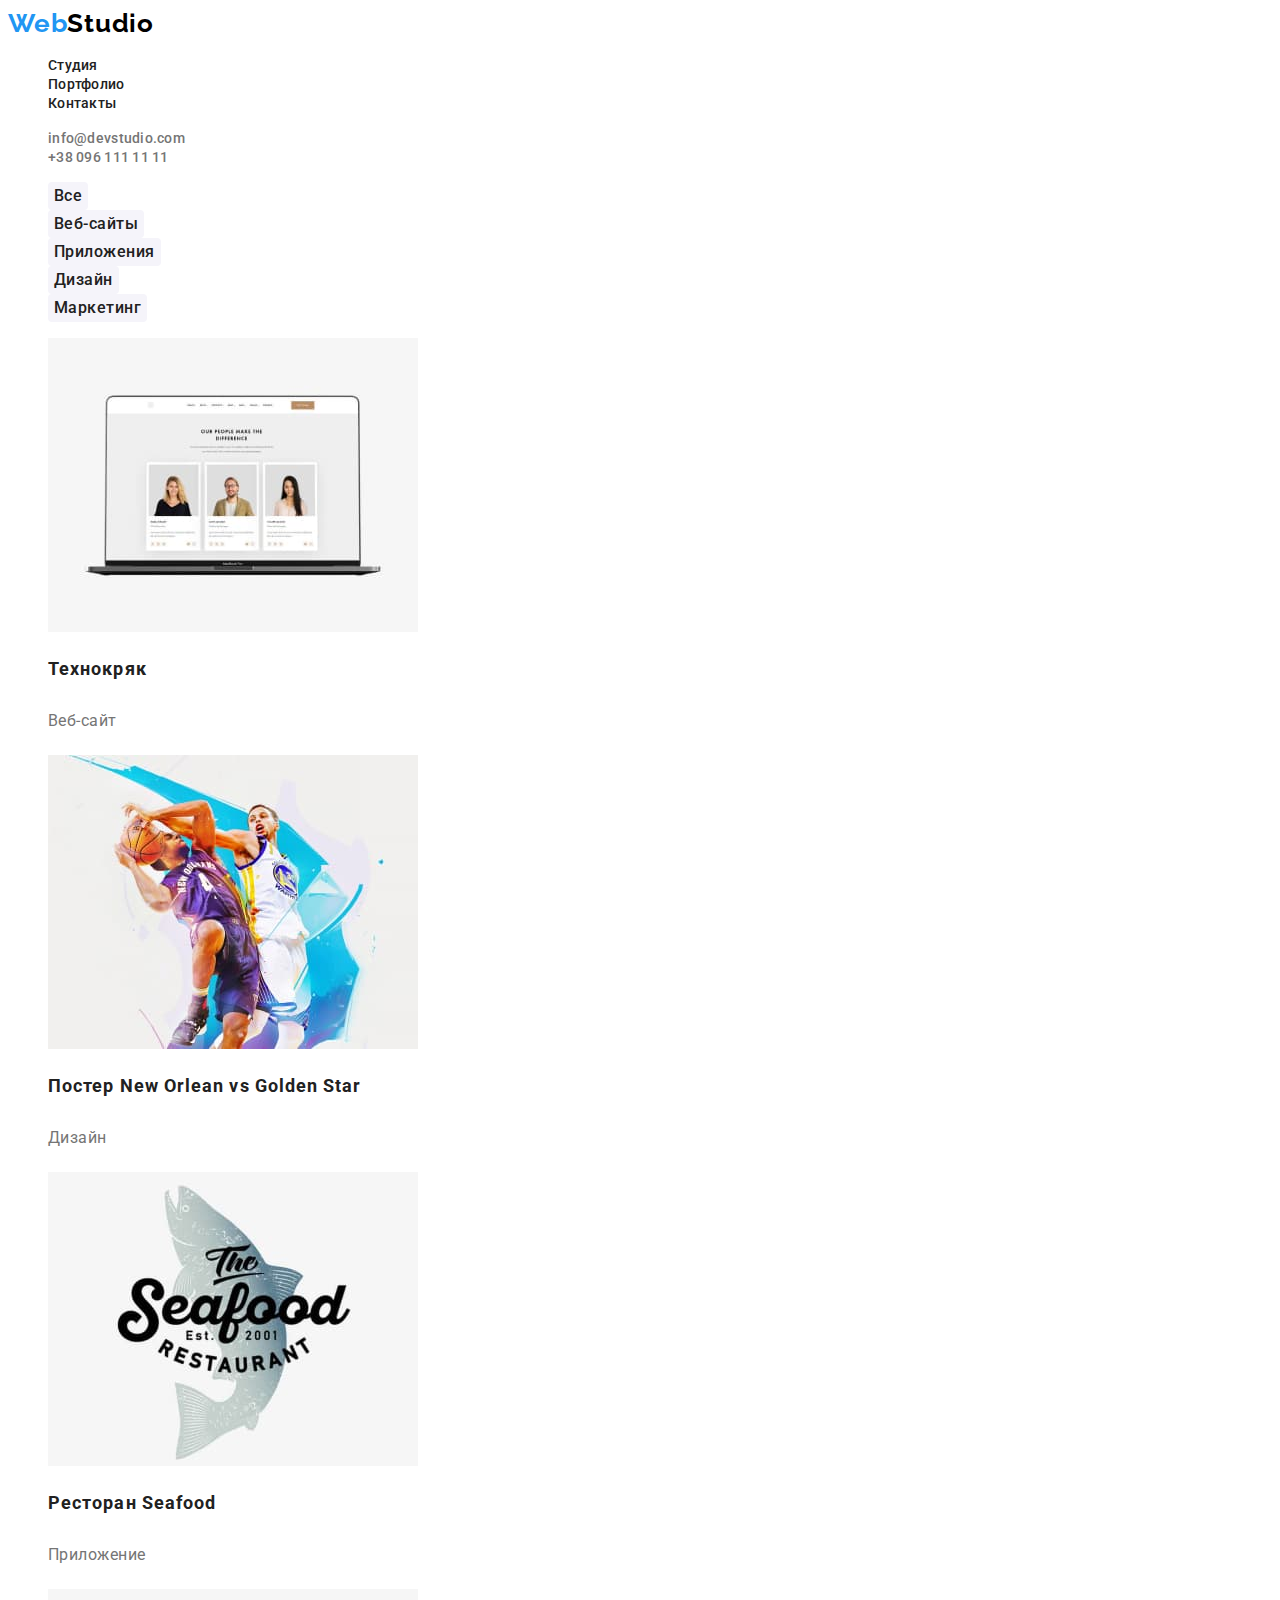
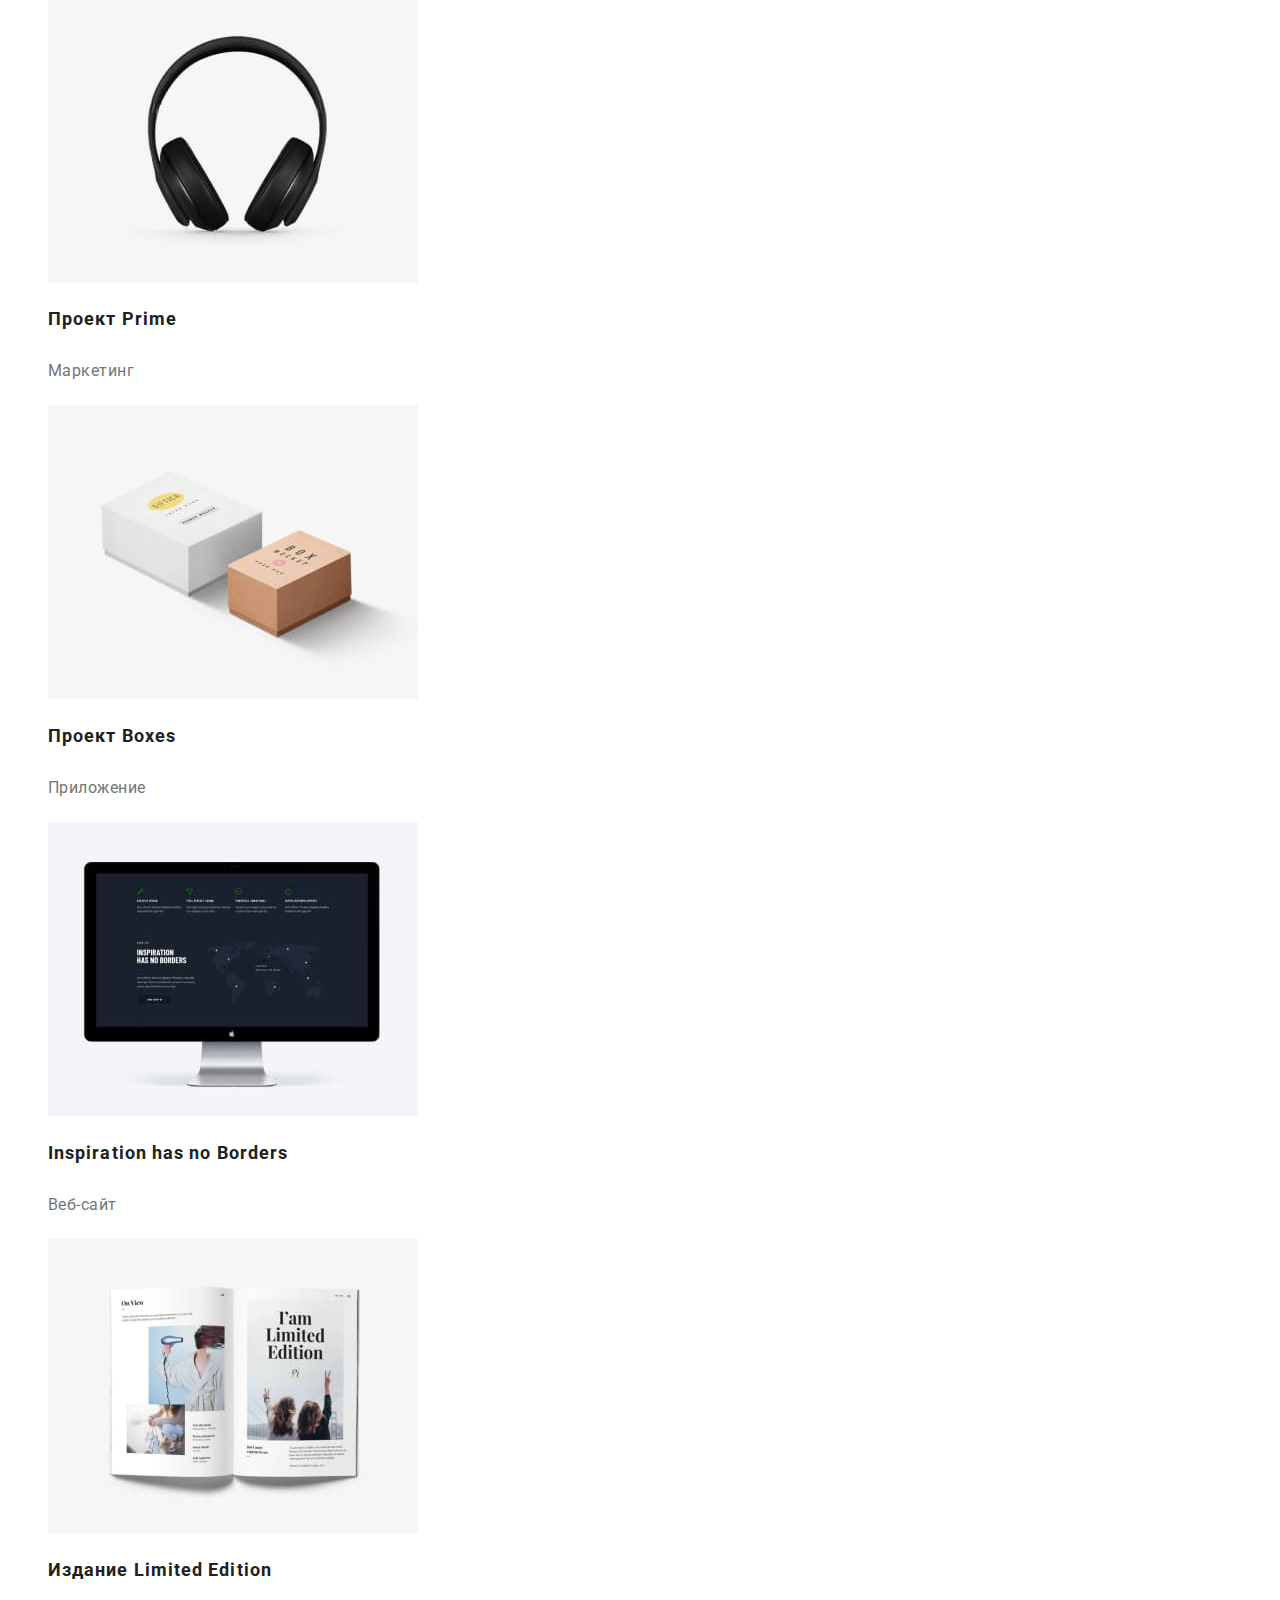
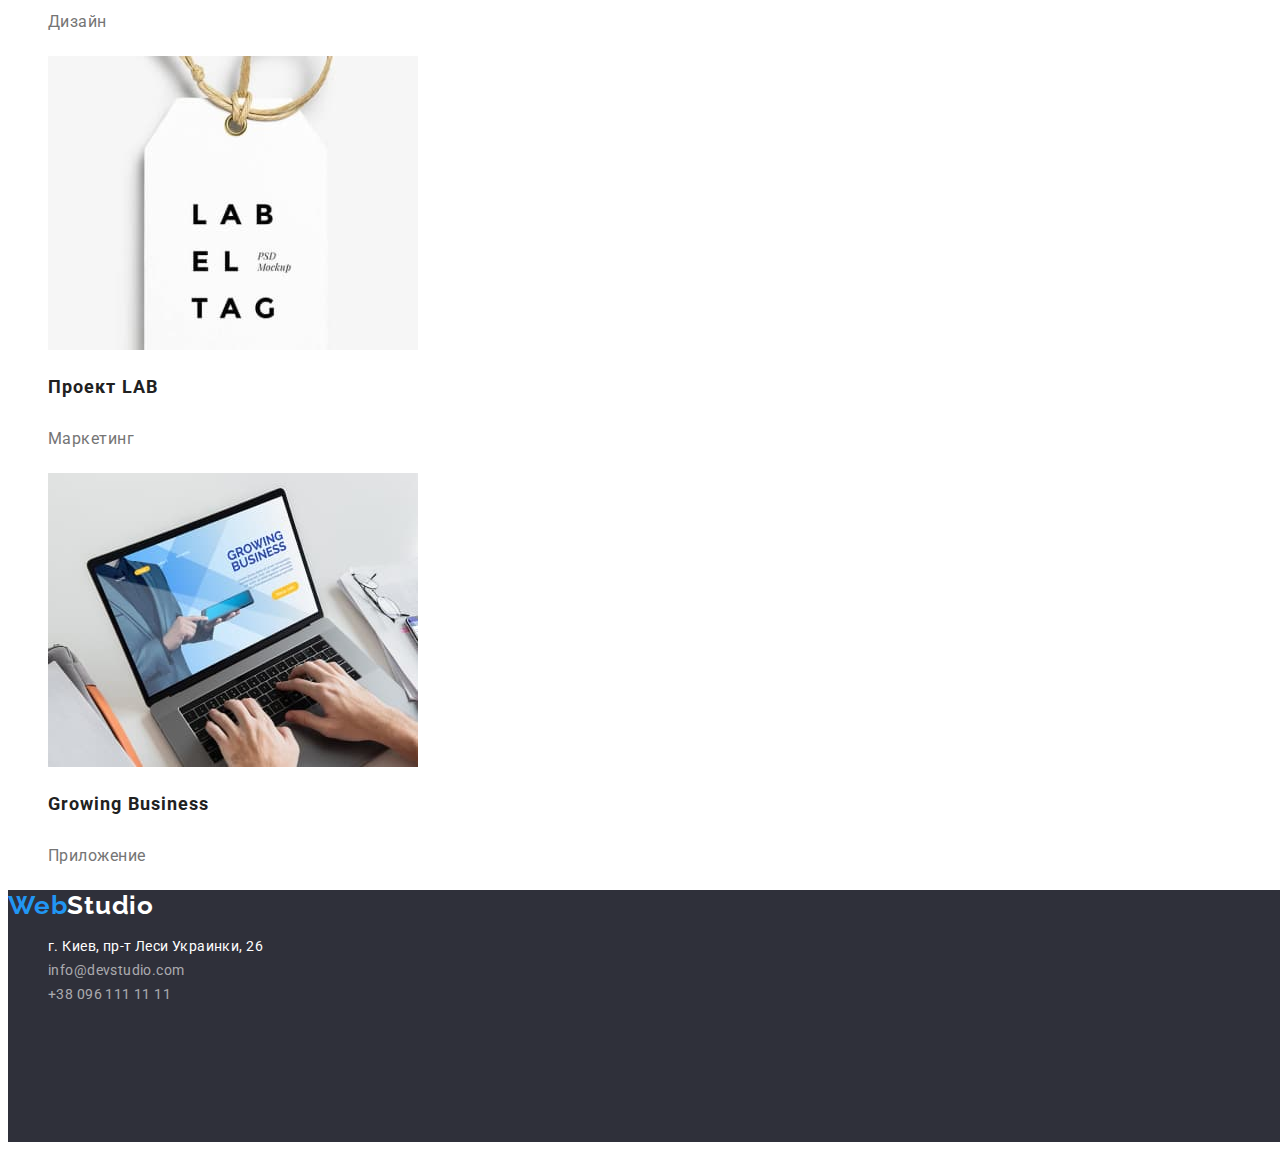
==== commit c1813271: ":root +links" ====
--- a/portfolio.html
+++ b/portfolio.html
@@ -28,8 +28,8 @@
             </ul>
         </nav>
             <ul class="header-contact-link">
-                <li><a href="mailto:info@devstudio.com" class="e-link">info@devstudio.com</a></li>
-                <li><a href="tel:+380961111111" class="ph-link">+38 096 111 11 11</a></li>
+                <li><a href="mailto:info@devstudio.com" class="h-e-link">info@devstudio.com</a></li>
+                <li><a href="tel:+380961111111" class="h-ph-link">+38 096 111 11 11</a></li>
             </ul>
     </header>
     
--- a/css/styles.css
+++ b/css/styles.css
@@ -1,6 +1,24 @@
+
+/* Кнопки */
+:root {
+    --text-color: #757575;
+    --bnt-color-hover: #F5F4FA;
+    --btn-color-hb: #2196F3;
+    --btn-color-text: #212121;
+    --default-white: #ffffff;
+    --font-size: 14px;
+
+}
+
+/*Основные: цвет и текст */
+body {
+    font-family: 'Roboto', sans-serif;
+    color: var(--btn-color-text);
+}
+
 /*Header-Лого*/
 .logo-color {
-    color: #2196F3;
+    color: var(--btn-color-hb);
     text-decoration: none;
     font-family: Raleway;
     font-weight: 700;
@@ -22,17 +40,19 @@
 
 
 /*Header-Контактные линки */
-.header-contact-link {
-
-
-    color: #757575;
+.h-e-link,
+.h-ph-link {
 
 font-style: normal;
 font-weight: 500;
-font-size: 14px;
+font-size: var(--font-size);
 line-height: 1.14;
 letter-spacing: 0.02em;
-}
+
+color: var(--text-color); 
+}
+
+
 /*
 .header-contact-link .item {
     margin-right: 50px;
@@ -42,17 +62,23 @@
     margin-right: 0;
 }*/
 
-.header-contact-link .e-link:hover,
-.header-contact-link .e-link:focus {
-    color: #2196F3;
-}
-
-.header-contact-link .ph-link:hover,
-.header-contact-link .ph-link:focus {
-    color: #2196F3;
+.header-contact-link .h-e-link:hover,
+.header-contact-link .h-e-link:focus {
+    color: var(--btn-color-hb);
+}
+
+.header-contact-link .h-ph-link:hover,
+.header-contact-link .h-ph-link:focus {
+    color: var(--btn-color-hb);
 }
 
 /*Утилиты*/
+.h-e-link,
+.h-ph-link {
+    text-decoration: none;
+    font-style: normal;
+}
+
 .e-link {
     text-decoration: none;
     font-style: normal;
@@ -71,22 +97,18 @@
 
 
 .site-nav-link {
-
-
-
-    text-decoration: none;
-
-    font-weight: 500;
-    font-size: 14px;
+    text-decoration: none;
+    font-weight: 500;
+    font-size: var(--font-size);
     line-height: 1.14;
     letter-spacing: 0.02em;
-    color: #212121;
+    color: var(--btn-color-text);
 
 }
 
 .site-nav-link:hover,
 .site-nav-link:focus {
-    color: #2196F3;
+    color: var(--btn-color-hb);
 }
 
 
@@ -95,22 +117,10 @@
     list-style-type: none;
 }
 
-/*Основные: цвет и текст */
-body {
-    font-family: 'Roboto', sans-serif;
-    color: #212121;
-}
-
-
-
-
-/* Кнопки */
-:root {
-    --bnt-color-hover: #F5F4FA;
-    --btn-color-hb: #2196F3;
-    --btn-color-text: #212121;
-    --text-color: #757575;
-}
+
+
+
+
 
 /* Кнопки-Главная */
 button {
@@ -119,10 +129,8 @@
 }
 
 .hero-botton {
-    width: 200px;
-    height: 50px;
-
-    background: #2196F3;
+
+    background: var(--btn-color-hb);
     box-shadow: 0px 4px 4px rgba(0, 0, 0, 0.15);
     border-radius: 4px;
 
@@ -138,19 +146,16 @@
 
 /* Кнопки-Портфолио */
 .site-all-bnt {
-    width: 73px;
-    height: 38px;
-
-   
-    border-radius: 4px;
-
-    font-family: 'Roboto';
-    font-weight: 500;
-    font-size: 14px;
-    line-height: 1.14;
-    letter-spacing: 0.03em;
-    color: #212121;
-    background: #F5F4FA;
+
+    border-radius: 4px;
+
+    font-family: 'Roboto';
+    font-weight: 500;
+    font-size: 16px;
+    line-height: 1.62;
+    letter-spacing: 0.03em;
+    color: var(--btn-color-text);
+    background: var(--bnt-color-hover);
 }
 
 .site-all-bnt:hover,
@@ -160,19 +165,16 @@
 }
 
 .site-web-bnt {
-width: 128px;
-height: 38px;
-
-
-    border-radius: 4px;
-
-    font-family: 'Roboto';
-    font-weight: 500;
-    font-size: 14px;
-    line-height: 1.14;
-    letter-spacing: 0.03em;
-    color: #212121;
-    background: #F5F4FA;
+
+    border-radius: 4px;
+
+    font-family: 'Roboto';
+    font-weight: 500;
+    font-size: 16px;
+    line-height: 1.62;
+    letter-spacing: 0.03em;
+    color: var(--btn-color-text);
+    background: var(--bnt-color-hover);
 }
 
 .site-web-bnt:hover,
@@ -181,19 +183,16 @@
     background: var(--btn-color-hb);
 }
 .site-app-bnt {
-width: 145px;
-    height: 38px;
-
-
-    border-radius: 4px;
-
-    font-family: 'Roboto';
-    font-weight: 500;
-    font-size: 14px;
-    line-height: 1.14;
-        letter-spacing: 0.03em;
-    color: #212121;
-    background: #F5F4FA;
+
+    border-radius: 4px;
+
+    font-family: 'Roboto';
+    font-weight: 500;
+    font-size: 16px;
+    line-height: 1.62;
+    letter-spacing: 0.03em;
+    color: var(--btn-color-text);
+    background: var(--bnt-color-hover);
 }
 
 .site-app-bnt:hover,
@@ -203,19 +202,16 @@
 }
 
 .site-dzn-bnt {
-width: 103px;
-height: 38px;
-
-
-    border-radius: 4px;
-
-    font-family: 'Roboto';
-    font-weight: 500;
-    font-size: 14px;
-    line-height: 1.14;
-        letter-spacing: 0.03em;
-    color: #212121;
-    background: #F5F4FA;
+
+    border-radius: 4px;
+
+    font-family: 'Roboto';
+    font-weight: 500;
+    font-size: 16px;
+    line-height: 1.62;
+    letter-spacing: 0.03em;
+    color: var(--btn-color-text);
+    background:var(--bnt-color-hover);
 }
 
 .site-dzn-bnt:hover,
@@ -225,19 +221,15 @@
 }
 
 .site-mrc-bnt {
-width: 130px;
-    height: 38px;
-
-
-    border-radius: 4px;
-
-    font-family: 'Roboto';
-    font-weight: 500;
-    font-size: 14px;
-    line-height: 1.14;
-        letter-spacing: 0.03em;
-    color: #212121;
-    background: #F5F4FA;
+    border-radius: 4px;
+
+    font-family: 'Roboto';
+    font-weight: 500;
+    font-size: 16px;
+    line-height: 1.62;
+    letter-spacing: 0.03em;
+    color:var(--btn-color-text);
+    background: var(--bnt-color-hover);
 }
 
 .site-mrc-bnt:hover,
@@ -282,10 +274,10 @@
 .about-us .text {
     font-style: normal;
     font-weight: 400;
-    font-size: 14px;
+    font-size: var(--font-size);
     line-height: 1.14;
     letter-spacing: 0.03em;
-    color: #757575;
+    color: var(--text-color);
     
 }
 
@@ -321,13 +313,13 @@
     font-size: 16px;
     line-height: 2.25;
     letter-spacing: 0.03em;
-    color: #757575;
+    color: var(--text-color); 
 }
 
 .benefit .title {
     font-style: normal;
     font-weight: 700;
-    font-size: 14px;
+    font-size: var(--font-size);
     line-height: 1.14;
     letter-spacing: 0.03em;
     text-transform: uppercase;
@@ -350,10 +342,10 @@
 .benefit .text {
     font-style: normal;
     font-weight: 400;
-    font-size: 14px;
+    font-size: var(--font-size);
     line-height: 1.14;
     letter-spacing: 0.03em;
-    color: #757575;
+    color: var(--text-color);
 }
 
 /*Подвал*/
@@ -369,36 +361,37 @@
 .e-link,
 .ph-link {
     font-style: normal;
-    font-weight: 500;
-    font-size: 14px;
-    line-height: 1.14;
-    letter-spacing: 0.03em;
-    color: #757575;
+    font-weight: 400;
+    font-size: var(--font-size);
+    line-height: 1.71;
+    letter-spacing: 0.03em;
+    color: rgba(255, 255, 255, 0.6);
 
 
 }
 
 .contact-link .e-link:hover,
 .contact-link .e-link:focus {
-    color: #2196F3;
+    color: var(--btn-color-hb);
 }
 
 .contact-link .ph-link:hover,
 .contact-link .ph-link:focus {
-    color: #2196F3;
+    color: var(--btn-color-hb);
 }
 
 .contact-link .addres-link:hover,
 .contact-link .addres-link:focus {
-    color: #2196F3;
+    color: var(--btn-color-hb);
 }
 
 .addres-link {
     text-decoration: none;
     font-style: normal;
     font-weight: 400;
-    font-size: 14px;
-    line-height: 1.14;
+    font-size: var(--font-size);
+    line-height: 1.71;
+    letter-spacing: 0.03em;
     color: #ffffff;
 
 
